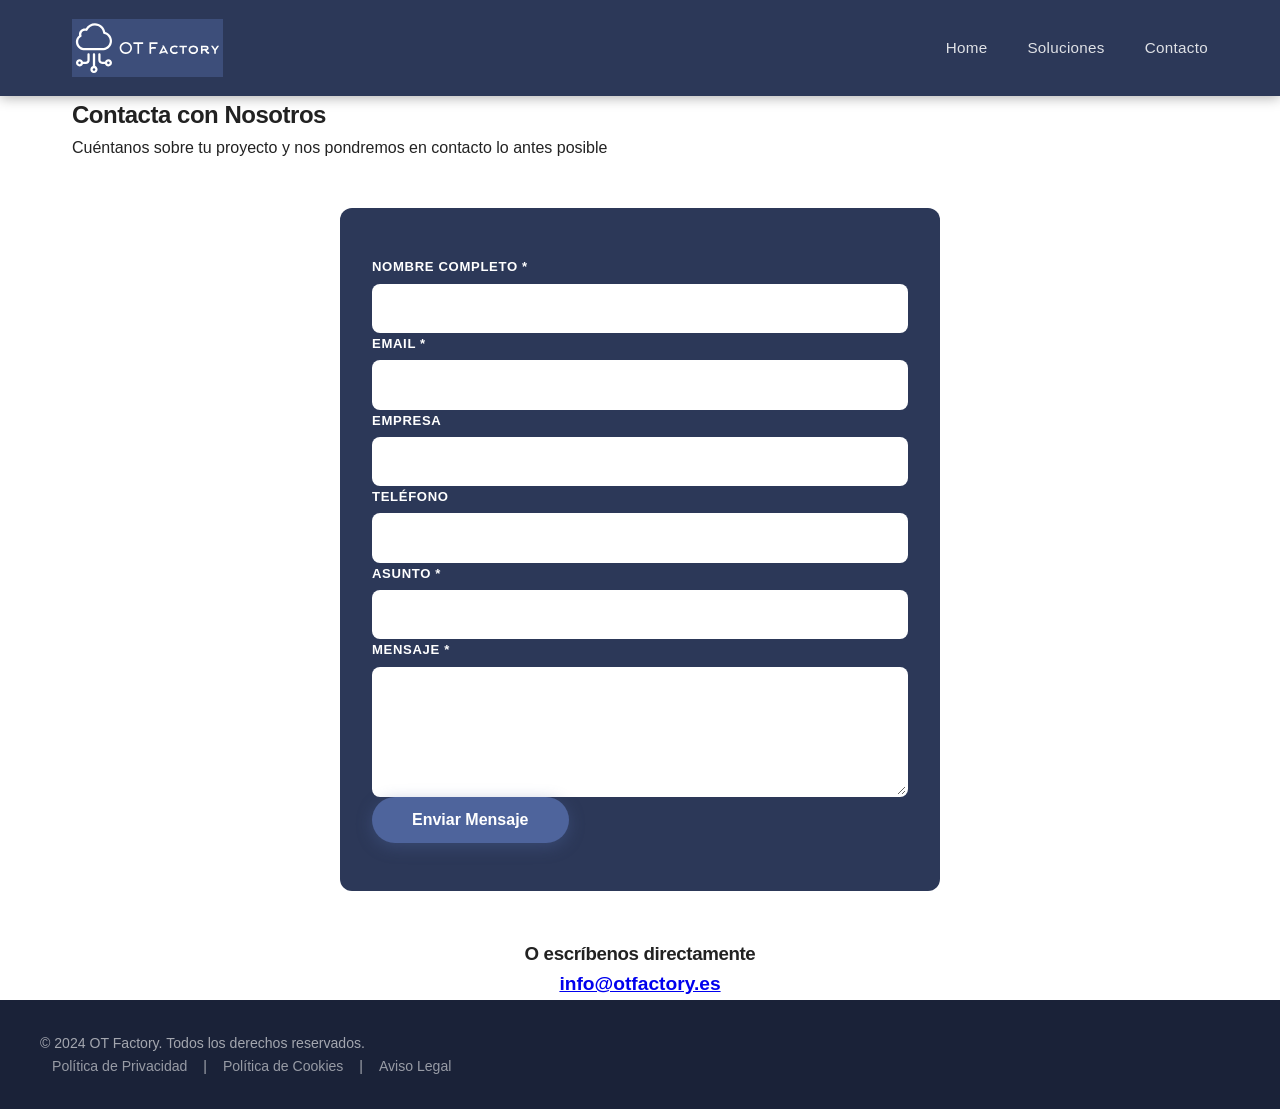
==== contact.html @ e4eb13f5 "Initial commit — OT Factory landing page" ====
<!DOCTYPE html>
<html lang="es">
<head>
  <meta charset="UTF-8">
  <meta name="viewport" content="width=device-width, initial-scale=1.0">
  <meta name="description" content="Contacta con OT Factory para tu proyecto de automatización industrial">
  <title>Contacto - OT Factory</title>
  <link rel="stylesheet" href="css/styles.css">
</head>
<body>
  <!-- HEADER -->
  <header>
    <nav>
      <div class="logo">
        <img src="img/logo.svg" alt="OT Factory Logo">
      </div>
      <ul class="nav-links">
        <li><a href="index.html">Home</a></li>
        <li><a href="index.html#soluciones">Soluciones</a></li>
        <li><a href="#contacto" class="cta-button">Contacto</a></li>
      </ul>
    </nav>
  </header>

  <!-- CONTACT SECTION -->
  <section class="contact" id="contacto">
    <div class="container">
      <h2>Contacta con Nosotros</h2>
      <p style="margin-bottom: 3rem;">Cuéntanos sobre tu proyecto y nos pondremos en contacto lo antes posible</p>

      <div style="max-width: 600px; margin: 0 auto; background: var(--primary-dark); padding: 3rem 2rem; border-radius: 12px;">
        <form id="contact-form" method="POST">
          <div class="form-group">
            <label for="name">Nombre Completo *</label>
            <input type="text" id="name" name="name" required>
          </div>

          <div class="form-group">
            <label for="email">Email *</label>
            <input type="email" id="email" name="email" required>
          </div>

          <div class="form-group">
            <label for="company">Empresa</label>
            <input type="text" id="company" name="company">
          </div>

          <div class="form-group">
            <label for="phone">Teléfono</label>
            <input type="tel" id="phone" name="phone">
          </div>

          <div class="form-group">
            <label for="subject">Asunto *</label>
            <input type="text" id="subject" name="subject" required>
          </div>

          <div class="form-group">
            <label for="message">Mensaje *</label>
            <textarea id="message" name="message" required></textarea>
          </div>

          <button type="submit" class="form-submit">Enviar Mensaje</button>
        </form>
      </div>

      <!-- ALTERNATE CONTACT -->
      <div class="contact-info" style="margin-top: 3rem; text-align: center;">
        <div class="info-item" style="text-align: center;">
          <h3>O escríbenos directamente</h3>
          <p><a href="mailto:info@otfactory.es" style="font-size: 1.2rem; font-weight: 600;">info@otfactory.es</a></p>
        </div>
      </div>
    </div>
  </section>

  <!-- FOOTER -->
  <footer>
    <p>&copy; 2024 OT Factory. Todos los derechos reservados.</p>
    <p>
      <a href="#">Política de Privacidad</a> |
      <a href="#">Política de Cookies</a> |
      <a href="#">Aviso Legal</a>
    </p>
  </footer>

  <script>
    // Placeholder for Cloudflare form handling
    document.getElementById('contact-form').addEventListener('submit', function(e) {
      // TODO: Conectar con Cloudflare Workers
      // Por ahora, mostrar mensaje de confirmación
      console.log('Form submitted - ready for Cloudflare integration');
    });
  </script>
</body>
</html>
---- css/styles.css ----
:root {
  --primary:       #3d4e7a;
  --primary-dark:  #2c3858;
  --primary-light: #4e649c;
  --accent:        #697eb4;
  --white:         #ffffff;
  --gray-light:    #e6e6e6;
  --gray-bg:       #f4f5f8;
  --gray-text:     #555;
}

* { margin: 0; padding: 0; box-sizing: border-box; }
html { scroll-behavior: smooth; }
body {
  font-family: ui-sans-serif, -apple-system, BlinkMacSystemFont, 'Segoe UI', Roboto, 'Helvetica Neue', Arial, sans-serif;
  color: #222;
  background: var(--white);
  line-height: 1.6;
}

h1, h2, h3 {
  font-family: ui-sans-serif, -apple-system, BlinkMacSystemFont, 'Segoe UI', Roboto, sans-serif;
  letter-spacing: -0.02em;
  font-weight: 700;
}

/* ─── HEADER ─────────────────────────────────────── */
header {
  background: var(--primary-dark);
  position: sticky;
  top: 0;
  z-index: 200;
  box-shadow: 0 2px 12px rgba(0,0,0,0.3);
}

nav {
  max-width: 1200px;
  margin: 0 auto;
  padding: 1.2rem 2rem;
  display: flex;
  justify-content: space-between;
  align-items: center;
}

.logo img {
  height: 58px;
  width: auto;
  display: block;
}

.nav-links {
  list-style: none;
  display: flex;
  gap: 2.5rem;
  align-items: center;
}

.nav-links a {
  color: rgba(255,255,255,0.85);
  text-decoration: none;
  font-size: 0.95rem;
  font-weight: 500;
  letter-spacing: 0.02em;
  transition: color 0.25s;
}

.nav-links a:hover { color: var(--white); }

.nav-cta {
  background: var(--white) !important;
  color: var(--primary-dark) !important;
  padding: 0.6rem 1.5rem;
  border-radius: 25px;
  font-weight: 700 !important;
  transition: background 0.25s, color 0.25s !important;
}

.nav-cta:hover {
  background: var(--gray-light) !important;
}

/* ─── HERO ───────────────────────────────────────── */
.hero {
  position: relative;
  min-height: 48vh;
  display: flex;
  align-items: center;
  overflow: hidden;
}

.hero-bg {
  position: absolute;
  inset: 0;
  background-image: url('../img/hero-desk.jpg');
  background-size: cover;
  background-position: center 30%;
  filter: brightness(0.4);
}

.hero-content {
  position: relative;
  max-width: 1200px;
  margin: 0 auto;
  padding: 3rem 2rem;
  color: var(--white);
}

.hero-eyebrow {
  font-size: 0.85rem;
  font-weight: 700;
  letter-spacing: 0.18em;
  text-transform: uppercase;
  color: var(--accent);
  margin-bottom: 1.2rem;
}

.hero h1 {
  font-size: clamp(2.4rem, 6vw, 4rem);
  font-weight: 700;
  line-height: 1.15;
  max-width: 750px;
  margin-bottom: 1.5rem;
}

.hero h1 em {
  font-style: normal;
  color: var(--white);
  position: relative;
  display: inline;
}

.hero h1 em::after {
  content: '';
  position: absolute;
  left: 0;
  bottom: -8px;
  width: 100%;
  height: 3px;
  background: var(--primary-light);
  transform-origin: center;
  transform: scaleX(1);
}

.hero h1:hover em::after {
  animation: line-draw 1.1s cubic-bezier(0.4, 0, 0.2, 1);
}

@keyframes line-draw {
  0%   { transform: scaleX(1); transform-origin: right; }
  42%  { transform: scaleX(0); transform-origin: right; }
  58%  { transform: scaleX(0); transform-origin: left;  }
  100% { transform: scaleX(1); transform-origin: left;  }
}

.hero-desc {
  font-size: clamp(1rem, 2vw, 1.18rem);
  line-height: 1.8;
  max-width: 620px;
  color: rgba(255,255,255,0.88);
  margin-bottom: 2.5rem;
}

.hero-actions {
  display: flex;
  gap: 1rem;
  flex-wrap: wrap;
}

.btn-primary {
  background: var(--primary-light);
  color: var(--white);
  padding: 0.85rem 2.2rem;
  border-radius: 28px;
  text-decoration: none;
  font-weight: 700;
  font-size: 1rem;
  transition: all 0.25s;
  box-shadow: 0 4px 16px rgba(78,100,156,0.5);
}
.btn-primary:hover {
  background: var(--primary);
  transform: translateY(-2px);
  box-shadow: 0 6px 20px rgba(44,56,88,0.5);
}

.btn-outline {
  border: 2px solid rgba(255,255,255,0.6);
  color: var(--white);
  padding: 0.85rem 2.2rem;
  border-radius: 28px;
  text-decoration: none;
  font-weight: 600;
  font-size: 1rem;
  transition: all 0.25s;
}
.btn-outline:hover {
  border-color: var(--white);
  background: rgba(255,255,255,0.1);
}

/* ─── SECTION BASE ───────────────────────────────── */
.container {
  max-width: 1200px;
  margin: 0 auto;
  padding: 0 2rem;
}

.section-eyebrow {
  font-size: 0.78rem;
  font-weight: 700;
  letter-spacing: 0.18em;
  text-transform: uppercase;
  color: var(--primary-light);
  margin-bottom: 0.75rem;
  display: block;
}

.section-title {
  font-size: clamp(1.8rem, 4vw, 2.6rem);
  font-weight: 700;
  color: var(--primary-dark);
  line-height: 1.2;
  margin-bottom: 1rem;
}

.section-lead {
  color: var(--gray-text);
  font-size: 1.1rem;
  max-width: 600px;
  line-height: 1.8;
}

/* ─── INTRO STRIP ────────────────────────────────── */
.intro-strip {
  background: var(--primary);
  color: var(--white);
  padding: 3rem 2rem;
  text-align: center;
}

.intro-strip blockquote {
  font-size: clamp(1.1rem, 2.5vw, 1.5rem);
  font-style: italic;
  max-width: 800px;
  margin: 0 auto;
  line-height: 1.7;
  opacity: 0.95;
}

.intro-strip blockquote strong { font-style: normal; }

/* ─── SOLUTIONS ──────────────────────────────────── */
.solutions {
  padding: 6rem 2rem;
  background: var(--gray-bg);
}

.solutions-header {
  max-width: 1200px;
  margin: 0 auto 3.5rem;
}

.solutions-grid {
  max-width: 1200px;
  margin: 0 auto;
  display: grid;
  grid-template-columns: repeat(2, 1fr);
  gap: 1.5rem;
}

.solution-card {
  background: var(--white);
  border-radius: 14px;
  overflow: hidden;
  display: flex;
  flex-direction: column;
  box-shadow: 0 2px 12px rgba(44,56,88,0.08);
  transition: transform 0.3s, box-shadow 0.3s;
  border: 1px solid transparent;
}

.solution-card:hover {
  transform: translateY(-6px);
  box-shadow: 0 12px 32px rgba(44,56,88,0.16);
  border-color: var(--primary-light);
}

.solution-card-img {
  width: 100%;
  height: 220px;
  object-fit: cover;
  object-position: center;
  display: block;
}

.solution-card-body {
  padding: 1.8rem;
  flex: 1;
  display: flex;
  flex-direction: column;
}

.solution-card-tag {
  font-size: 0.72rem;
  font-weight: 700;
  letter-spacing: 0.15em;
  text-transform: uppercase;
  color: var(--primary-light);
  margin-bottom: 0.5rem;
}

.solution-card h3 {
  font-size: 1.3rem;
  font-weight: 700;
  color: var(--primary-dark);
  margin-bottom: 0.75rem;
  line-height: 1.3;
}

.solution-card p {
  color: var(--gray-text);
  font-size: 0.97rem;
  line-height: 1.75;
  flex: 1;
}

/* ─── CONTACT BANNER ─────────────────────────────── */
.contact-banner {
  background: var(--primary-dark);
  padding: 5rem 2rem;
  color: var(--white);
}

.contact-banner-inner {
  max-width: 1200px;
  margin: 0 auto;
  display: grid;
  grid-template-columns: 1fr 1fr;
  gap: 5rem;
  align-items: start;
}

.contact-banner h2 {
  font-size: clamp(1.8rem, 4vw, 2.6rem);
  font-weight: 700;
  line-height: 1.2;
  margin-bottom: 1rem;
}

.contact-banner p {
  color: rgba(255,255,255,0.75);
  font-size: 1.05rem;
  line-height: 1.8;
  margin-bottom: 2rem;
}

.contact-details {
  margin-top: 2rem;
  display: flex;
  flex-direction: column;
  gap: 1.2rem;
}

.contact-detail-item {
  display: flex;
  flex-direction: column;
  gap: 0.2rem;
}

.contact-detail-item span:first-child {
  font-size: 0.75rem;
  font-weight: 700;
  letter-spacing: 0.15em;
  text-transform: uppercase;
  color: var(--accent);
}

.contact-detail-item a,
.contact-detail-item span:last-child {
  color: var(--white);
  text-decoration: none;
  font-size: 1rem;
  transition: opacity 0.2s;
}

.contact-detail-item a:hover { opacity: 0.75; }

/* FORM */
.contact-form {
  display: flex;
  flex-direction: column;
  gap: 1.2rem;
}

.form-row {
  display: grid;
  grid-template-columns: 1fr 1fr;
  gap: 1rem;
}

.form-group {
  display: flex;
  flex-direction: column;
  gap: 0.4rem;
}

.form-group label {
  font-size: 0.82rem;
  font-weight: 700;
  letter-spacing: 0.05em;
  color: var(--white);
  text-transform: uppercase;
}

.form-group input,
.form-group textarea {
  background: #ffffff;
  border: 2px solid transparent;
  border-radius: 8px;
  padding: 0.85rem 1rem;
  color: #1a2238;
  font-family: inherit;
  font-size: 0.97rem;
  transition: border-color 0.25s, box-shadow 0.25s;
}

.form-group input::placeholder,
.form-group textarea::placeholder {
  color: #888;
}

.form-group input:focus,
.form-group textarea:focus {
  outline: none;
  border-color: var(--accent);
  box-shadow: 0 0 0 3px rgba(105,126,180,0.35);
}

.form-group textarea {
  resize: vertical;
  min-height: 130px;
}

.form-submit {
  align-self: flex-start;
  background: var(--primary-light);
  color: var(--white);
  border: none;
  padding: 0.9rem 2.5rem;
  border-radius: 28px;
  font-size: 1rem;
  font-weight: 700;
  cursor: pointer;
  transition: all 0.25s;
  box-shadow: 0 4px 16px rgba(78,100,156,0.4);
}

.form-submit:hover {
  background: var(--accent);
  transform: translateY(-2px);
}

/* ─── FOOTER ─────────────────────────────────────── */
footer {
  background: #1a2238;
  color: rgba(255,255,255,0.6);
  padding: 2rem 2.5rem;
  font-size: 0.88rem;
}

.footer-inner {
  max-width: 1200px;
  margin: 0 auto;
  display: flex;
  align-items: center;
  gap: 2rem;
}

.footer-logo img {
  height: 34px;
  width: auto;
  opacity: 0.65;
  flex-shrink: 0;
}

.footer-text {
  display: flex;
  flex-direction: column;
  gap: 0.3rem;
}

@media (max-width: 600px) {
  .footer-inner {
    flex-direction: column;
    align-items: center;
    text-align: center;
    gap: 1rem;
  }
}

footer a {
  color: rgba(255,255,255,0.55);
  text-decoration: none;
  margin: 0 0.75rem;
  transition: color 0.2s;
}

footer a:hover { color: var(--white); }

.footer-links {
  margin-top: 0.75rem;
}

/* ─── MOBILE NAV TOGGLE ──────────────────────────── */
.nav-toggle {
  display: none;
  background: none;
  border: none;
  cursor: pointer;
  padding: 0.5rem;
  flex-direction: column;
  gap: 5px;
}

.nav-toggle span {
  display: block;
  width: 26px;
  height: 2px;
  background: var(--white);
  border-radius: 2px;
  transition: all 0.3s;
}

/* ─── RESPONSIVE ─────────────────────────────────── */
@media (max-width: 900px) {
  .solutions-grid {
    grid-template-columns: 1fr;
  }

  .contact-banner-inner {
    grid-template-columns: 1fr;
    gap: 3rem;
  }
}

@media (max-width: 700px) {
  .nav-toggle { display: flex; }

  .nav-links {
    display: none;
    position: absolute;
    top: 100%;
    left: 0; right: 0;
    background: var(--primary-dark);
    flex-direction: column;
    padding: 1.5rem 2rem;
    gap: 1.25rem;
    border-top: 1px solid rgba(255,255,255,0.1);
  }

  .nav-links.open { display: flex; }

  nav { position: relative; }

  .hero { min-height: 70vh; }
  .hero h1 { font-size: 2.2rem; }

  .solutions { padding: 4rem 1.5rem; }
  .contact-banner { padding: 4rem 1.5rem; }

  .form-row { grid-template-columns: 1fr; }

  .form-submit { width: 100%; text-align: center; }
}
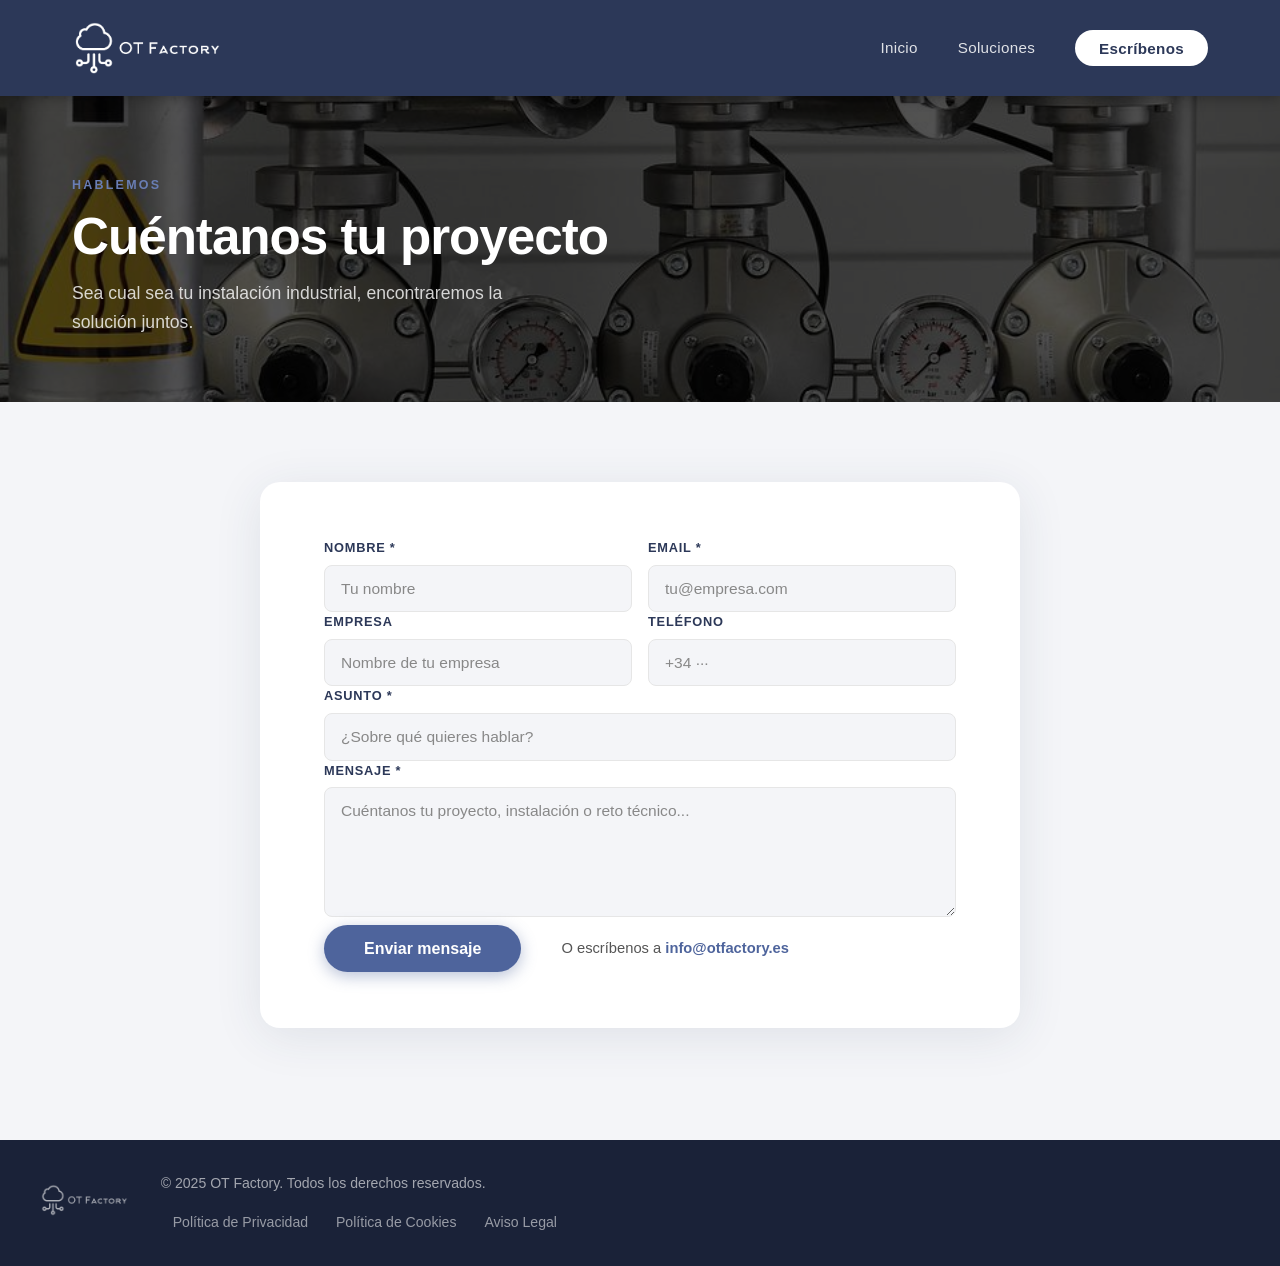
==== commit f199fb4f: "Rediseño completo de contact.html: hero, formulario espacioso, thank-you - Hero con imagen de fondo " ====
--- a/contact.html
+++ b/contact.html
@@ -4,93 +4,128 @@
   <meta charset="UTF-8">
   <meta name="viewport" content="width=device-width, initial-scale=1.0">
   <meta name="description" content="Contacta con OT Factory para tu proyecto de automatización industrial">
-  <title>Contacto - OT Factory</title>
+  <title>Contacto – OT Factory</title>
   <link rel="stylesheet" href="css/styles.css">
 </head>
 <body>
-  <!-- HEADER -->
+
+  <!-- ─── HEADER ───────────────────────────────────── -->
   <header>
     <nav>
       <div class="logo">
-        <img src="img/logo.svg" alt="OT Factory Logo">
+        <a href="index.html">
+          <img src="img/logo-white.png" alt="OT Factory">
+        </a>
       </div>
+      <button class="nav-toggle" aria-label="Menú" onclick="this.parentElement.querySelector('.nav-links').classList.toggle('open')">
+        <span></span><span></span><span></span>
+      </button>
       <ul class="nav-links">
-        <li><a href="index.html">Home</a></li>
+        <li><a href="index.html">Inicio</a></li>
         <li><a href="index.html#soluciones">Soluciones</a></li>
-        <li><a href="#contacto" class="cta-button">Contacto</a></li>
+        <li><a href="contact.html" class="nav-cta">Escríbenos</a></li>
       </ul>
     </nav>
   </header>
 
-  <!-- CONTACT SECTION -->
-  <section class="contact" id="contacto">
-    <div class="container">
-      <h2>Contacta con Nosotros</h2>
-      <p style="margin-bottom: 3rem;">Cuéntanos sobre tu proyecto y nos pondremos en contacto lo antes posible</p>
+  <!-- ─── CONTACT MAIN ─────────────────────────────── -->
+  <main id="contact-main">
 
-      <div style="max-width: 600px; margin: 0 auto; background: var(--primary-dark); padding: 3rem 2rem; border-radius: 12px;">
-        <form id="contact-form" method="POST">
-          <div class="form-group">
-            <label for="name">Nombre Completo *</label>
-            <input type="text" id="name" name="name" required>
+    <!-- Hero strip -->
+    <div class="contact-hero">
+      <div class="contact-hero-bg"></div>
+      <div class="contact-hero-content">
+        <span class="section-eyebrow">Hablemos</span>
+        <h1>Cuéntanos tu proyecto</h1>
+        <p>Sea cual sea tu instalación industrial, encontraremos la solución juntos.</p>
+      </div>
+    </div>
+
+    <!-- Form section -->
+    <div class="contact-form-section">
+      <div class="contact-form-card">
+        <form action="https://api.web3forms.com/submit" method="POST">
+          <input type="hidden" name="access_key" value="b4d6295d-f645-469c-8a57-26936ec2b3ee">
+          <input type="hidden" name="subject" value="Nuevo mensaje desde otfactory.es">
+          <input type="hidden" name="from_name" value="OT Factory Web">
+          <input type="hidden" name="redirect" value="https://otfactory.es/contact.html?enviado=1">
+          <input type="checkbox" name="botcheck" style="display:none">
+
+          <div class="form-row">
+            <div class="form-group">
+              <label for="name">Nombre *</label>
+              <input type="text" id="name" name="name" placeholder="Tu nombre" required>
+            </div>
+            <div class="form-group">
+              <label for="email">Email *</label>
+              <input type="email" id="email" name="email" placeholder="tu@empresa.com" required>
+            </div>
           </div>
 
-          <div class="form-group">
-            <label for="email">Email *</label>
-            <input type="email" id="email" name="email" required>
-          </div>
-
-          <div class="form-group">
-            <label for="company">Empresa</label>
-            <input type="text" id="company" name="company">
-          </div>
-
-          <div class="form-group">
-            <label for="phone">Teléfono</label>
-            <input type="tel" id="phone" name="phone">
+          <div class="form-row">
+            <div class="form-group">
+              <label for="company">Empresa</label>
+              <input type="text" id="company" name="company" placeholder="Nombre de tu empresa">
+            </div>
+            <div class="form-group">
+              <label for="phone">Teléfono</label>
+              <input type="tel" id="phone" name="phone" placeholder="+34 ···">
+            </div>
           </div>
 
           <div class="form-group">
             <label for="subject">Asunto *</label>
-            <input type="text" id="subject" name="subject" required>
+            <input type="text" id="subject" name="subject" placeholder="¿Sobre qué quieres hablar?" required>
           </div>
 
           <div class="form-group">
             <label for="message">Mensaje *</label>
-            <textarea id="message" name="message" required></textarea>
+            <textarea id="message" name="message" placeholder="Cuéntanos tu proyecto, instalación o reto técnico..." required></textarea>
           </div>
 
-          <button type="submit" class="form-submit">Enviar Mensaje</button>
+          <div class="form-footer">
+            <button type="submit" class="form-submit">Enviar mensaje</button>
+            <p class="form-alt">O escríbenos a <a href="mailto:info@otfactory.es">info@otfactory.es</a></p>
+          </div>
         </form>
       </div>
+    </div>
 
-      <!-- ALTERNATE CONTACT -->
-      <div class="contact-info" style="margin-top: 3rem; text-align: center;">
-        <div class="info-item" style="text-align: center;">
-          <h3>O escríbenos directamente</h3>
-          <p><a href="mailto:info@otfactory.es" style="font-size: 1.2rem; font-weight: 600;">info@otfactory.es</a></p>
+  </main>
+
+  <!-- ─── THANK YOU STATE ───────────────────────────── -->
+  <div class="thankyou-page" id="thankyou" style="display:none">
+    <div class="thankyou-bg"></div>
+    <div class="thankyou-content">
+      <h2>Mensaje recibido</h2>
+      <p>Nos pondremos en contacto contigo en breve.<br>Mientras tanto, el café corre de nuestra cuenta.</p>
+      <a href="index.html" class="btn-primary">Volver al inicio</a>
+    </div>
+  </div>
+
+  <!-- ─── FOOTER ────────────────────────────────────── -->
+  <footer>
+    <div class="footer-inner">
+      <div class="footer-logo">
+        <img src="img/logo-white.png" alt="OT Factory">
+      </div>
+      <div class="footer-text">
+        <p>&copy; 2025 OT Factory. Todos los derechos reservados.</p>
+        <div class="footer-links">
+          <a href="#">Política de Privacidad</a>
+          <a href="#">Política de Cookies</a>
+          <a href="#">Aviso Legal</a>
         </div>
       </div>
     </div>
-  </section>
-
-  <!-- FOOTER -->
-  <footer>
-    <p>&copy; 2024 OT Factory. Todos los derechos reservados.</p>
-    <p>
-      <a href="#">Política de Privacidad</a> |
-      <a href="#">Política de Cookies</a> |
-      <a href="#">Aviso Legal</a>
-    </p>
   </footer>
 
   <script>
-    // Placeholder for Cloudflare form handling
-    document.getElementById('contact-form').addEventListener('submit', function(e) {
-      // TODO: Conectar con Cloudflare Workers
-      // Por ahora, mostrar mensaje de confirmación
-      console.log('Form submitted - ready for Cloudflare integration');
-    });
+    if (new URLSearchParams(window.location.search).get('enviado') === '1') {
+      document.getElementById('contact-main').style.display = 'none';
+      document.getElementById('thankyou').style.display = 'block';
+    }
   </script>
+
 </body>
 </html>
--- a/css/styles.css
+++ b/css/styles.css
@@ -324,6 +324,214 @@
   flex: 1;
 }
 
+/* ─── CONTACT CTA ────────────────────────────────── */
+.contact-cta {
+  background: var(--primary-dark);
+  padding: 5rem 2rem;
+  color: var(--white);
+}
+
+.contact-cta-inner {
+  max-width: 1200px;
+  margin: 0 auto;
+  display: flex;
+  justify-content: space-between;
+  align-items: center;
+  gap: 3rem;
+  flex-wrap: wrap;
+}
+
+.contact-cta-inner h2 {
+  font-size: clamp(1.8rem, 4vw, 2.6rem);
+  font-weight: 700;
+  line-height: 1.2;
+  margin-bottom: 0.75rem;
+}
+
+.contact-cta-inner p {
+  color: rgba(255,255,255,0.75);
+  font-size: 1.05rem;
+  line-height: 1.8;
+  max-width: 520px;
+}
+
+.contact-cta-actions {
+  display: flex;
+  gap: 1rem;
+  flex-wrap: wrap;
+  flex-shrink: 0;
+}
+
+@media (max-width: 700px) {
+  .contact-cta-inner {
+    flex-direction: column;
+    align-items: flex-start;
+  }
+  .contact-cta-actions {
+    flex-direction: column;
+    width: 100%;
+  }
+  .contact-cta-actions .btn-primary,
+  .contact-cta-actions .btn-outline {
+    text-align: center;
+  }
+}
+
+/* ─── CONTACT PAGE ───────────────────────────────── */
+.contact-hero {
+  position: relative;
+  min-height: 34vh;
+  display: flex;
+  align-items: flex-end;
+  overflow: hidden;
+}
+
+.contact-hero-bg {
+  position: absolute;
+  inset: 0;
+  background-image: url('../img/industry.jpg');
+  background-size: cover;
+  background-position: center 45%;
+  filter: brightness(0.32);
+}
+
+.contact-hero-content {
+  position: relative;
+  max-width: 1200px;
+  width: 100%;
+  margin: 0 auto;
+  padding: 3.5rem 2rem 4rem;
+  color: var(--white);
+}
+
+.contact-hero-content .section-eyebrow {
+  color: var(--accent);
+}
+
+.contact-hero-content h1 {
+  font-size: clamp(2rem, 5vw, 3.2rem);
+  font-weight: 700;
+  line-height: 1.15;
+  margin: 0.5rem 0 0.75rem;
+}
+
+.contact-hero-content p {
+  font-size: 1.1rem;
+  color: rgba(255,255,255,0.8);
+  max-width: 480px;
+  line-height: 1.7;
+}
+
+.contact-form-section {
+  background: var(--gray-bg);
+  padding: 5rem 2rem 7rem;
+}
+
+.contact-form-card {
+  max-width: 760px;
+  margin: 0 auto;
+  background: var(--white);
+  border-radius: 20px;
+  padding: 3.5rem 4rem;
+  box-shadow: 0 8px 48px rgba(44,56,88,0.10);
+}
+
+.contact-form-card .form-group label {
+  color: var(--primary-dark);
+  font-size: 0.8rem;
+  font-weight: 700;
+  letter-spacing: 0.06em;
+  text-transform: uppercase;
+}
+
+.contact-form-card .form-group input,
+.contact-form-card .form-group textarea {
+  background: var(--gray-bg);
+  border: 1.5px solid var(--gray-light);
+  color: #1a2238;
+}
+
+.contact-form-card .form-group input:focus,
+.contact-form-card .form-group textarea:focus {
+  background: var(--white);
+  border-color: var(--primary-light);
+  box-shadow: 0 0 0 3px rgba(78,100,156,0.15);
+}
+
+.form-footer {
+  display: flex;
+  align-items: center;
+  gap: 2.5rem;
+  flex-wrap: wrap;
+  margin-top: 0.5rem;
+}
+
+.form-alt {
+  font-size: 0.92rem;
+  color: var(--gray-text);
+}
+
+.form-alt a {
+  color: var(--primary-light);
+  text-decoration: none;
+  font-weight: 600;
+}
+
+.form-alt a:hover { text-decoration: underline; }
+
+/* ─── THANK YOU PAGE ─────────────────────────────── */
+.thankyou-page {
+  position: relative;
+  min-height: calc(100vh - 82px - 72px);
+  display: flex;
+  align-items: center;
+  justify-content: center;
+  overflow: hidden;
+  text-align: center;
+}
+
+.thankyou-bg {
+  position: absolute;
+  inset: 0;
+  background-image: url('../img/thankyou.jpg');
+  background-size: cover;
+  background-position: center;
+  filter: brightness(0.45);
+}
+
+.thankyou-content {
+  position: relative;
+  color: var(--white);
+  padding: 3rem 2rem;
+  max-width: 560px;
+}
+
+.thankyou-content h2 {
+  font-size: clamp(2.2rem, 5vw, 3.5rem);
+  font-weight: 700;
+  margin-bottom: 1rem;
+}
+
+.thankyou-content p {
+  font-size: 1.15rem;
+  color: rgba(255,255,255,0.82);
+  line-height: 1.8;
+  margin-bottom: 2.5rem;
+}
+
+@media (max-width: 700px) {
+  .contact-form-card {
+    padding: 2.5rem 1.5rem;
+    border-radius: 14px;
+  }
+  .form-footer {
+    flex-direction: column;
+    align-items: flex-start;
+    gap: 1.25rem;
+  }
+  .form-submit { width: 100%; text-align: center; }
+}
+
 /* ─── CONTACT BANNER ─────────────────────────────── */
 .contact-banner {
   background: var(--primary-dark);
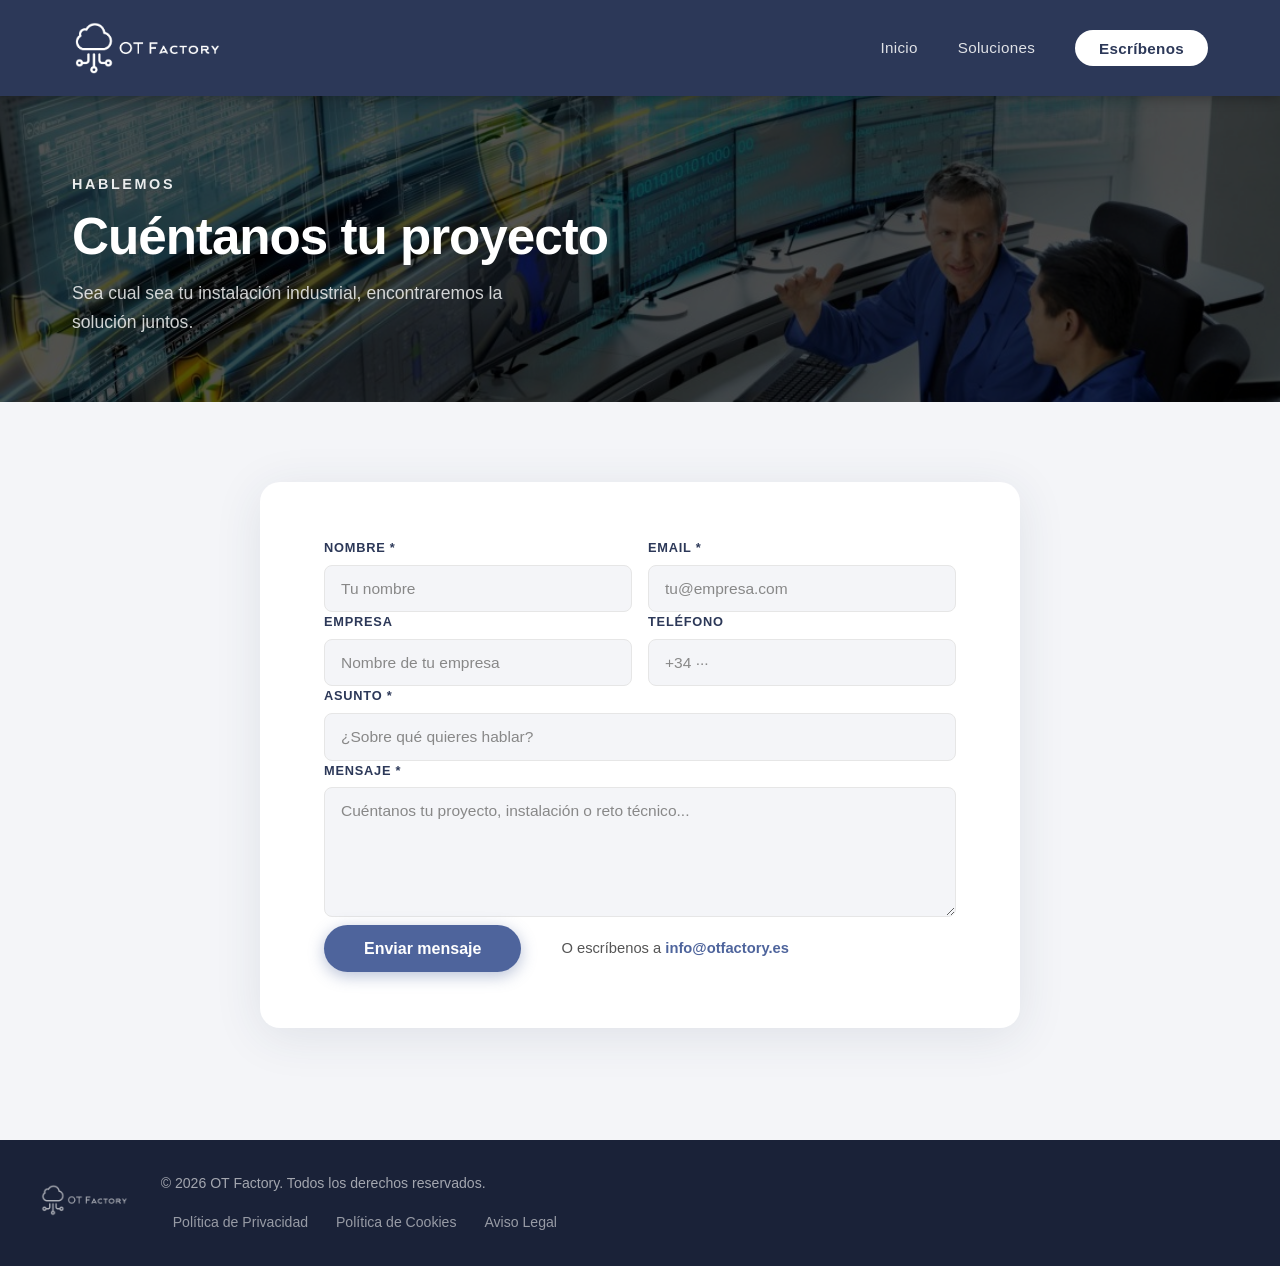
==== commit 2255fc39: "Fix eyebrow color en contact (blanco), actualizar año a 2026 en footer Co-Authored-By: Claude Haiku " ====
--- a/contact.html
+++ b/contact.html
@@ -110,7 +110,7 @@
         <img src="img/logo-white.png" alt="OT Factory">
       </div>
       <div class="footer-text">
-        <p>&copy; 2025 OT Factory. Todos los derechos reservados.</p>
+        <p>&copy; 2026 OT Factory. Todos los derechos reservados.</p>
         <div class="footer-links">
           <a href="#">Política de Privacidad</a>
           <a href="#">Política de Cookies</a>
--- a/css/styles.css
+++ b/css/styles.css
@@ -389,7 +389,7 @@
 .contact-hero-bg {
   position: absolute;
   inset: 0;
-  background-image: url('../img/industry.jpg');
+  background-image: url('../img/visual-industrial-security-pcs7.jpg');
   background-size: cover;
   background-position: center 45%;
   filter: brightness(0.32);
@@ -405,7 +405,9 @@
 }
 
 .contact-hero-content .section-eyebrow {
-  color: var(--accent);
+  color: var(--white);
+  font-size: 0.9rem;
+  opacity: 0.9;
 }
 
 .contact-hero-content h1 {
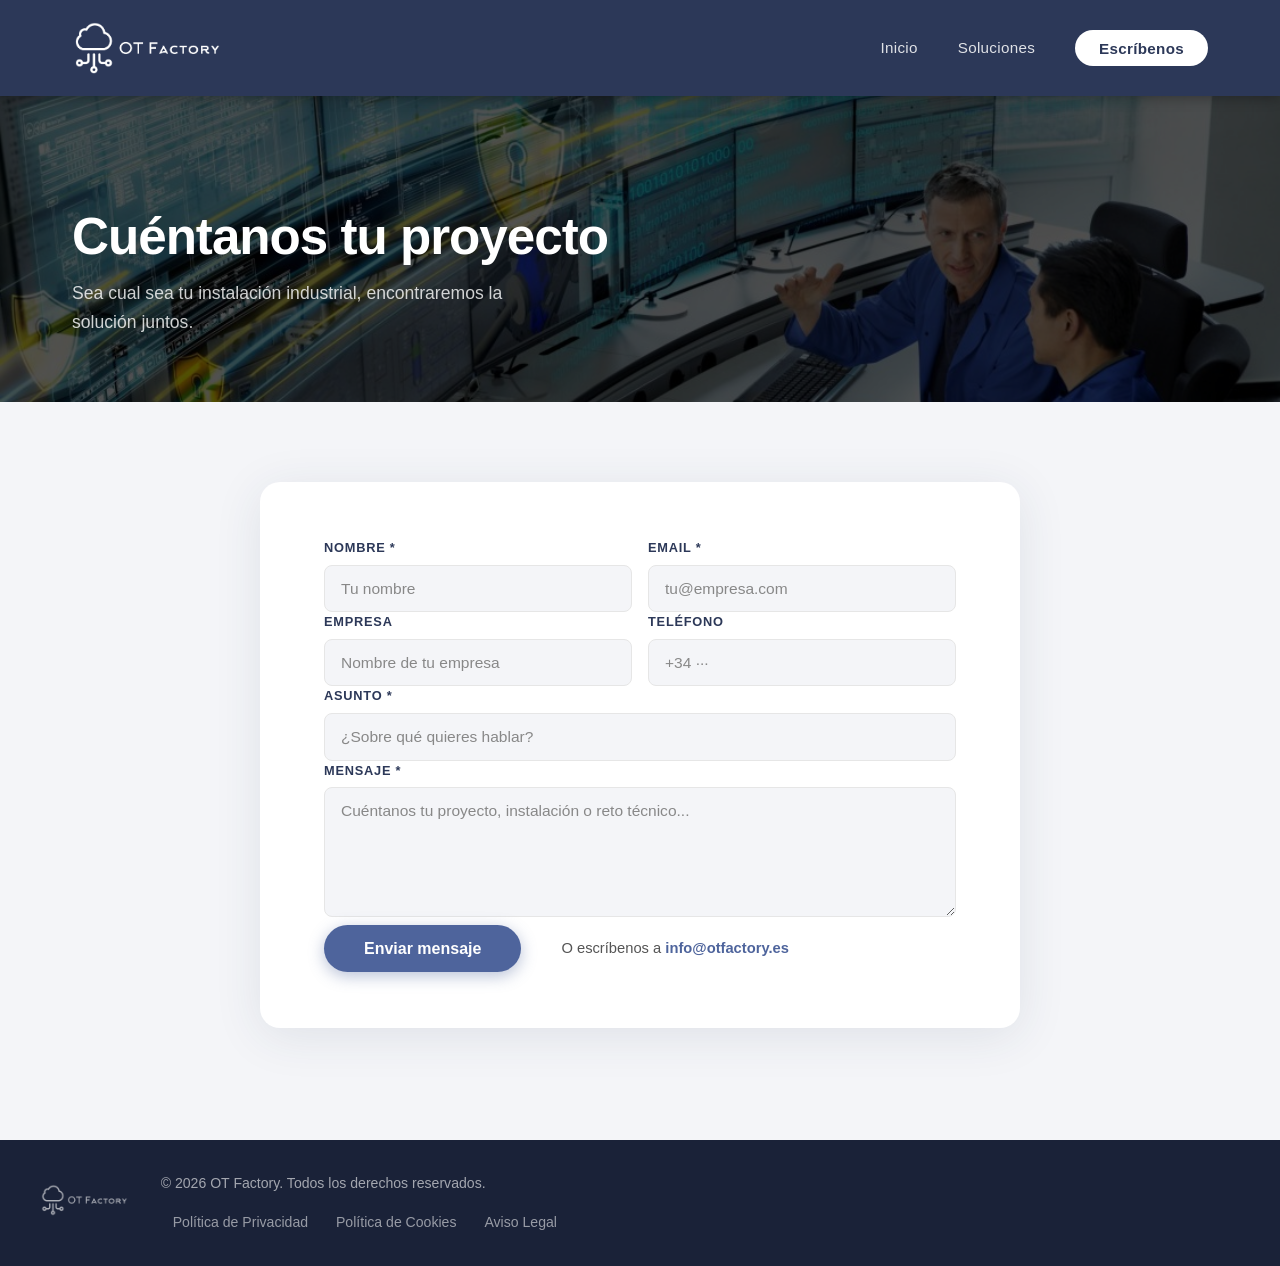
==== commit f34c2649: "Quitar eyebrow 'Hablemos' del hero de contact Co-Authored-By: Claude Haiku 4.5 <noreply@anthropic.co" ====
--- a/contact.html
+++ b/contact.html
@@ -35,7 +35,6 @@
     <div class="contact-hero">
       <div class="contact-hero-bg"></div>
       <div class="contact-hero-content">
-        <span class="section-eyebrow">Hablemos</span>
         <h1>Cuéntanos tu proyecto</h1>
         <p>Sea cual sea tu instalación industrial, encontraremos la solución juntos.</p>
       </div>
